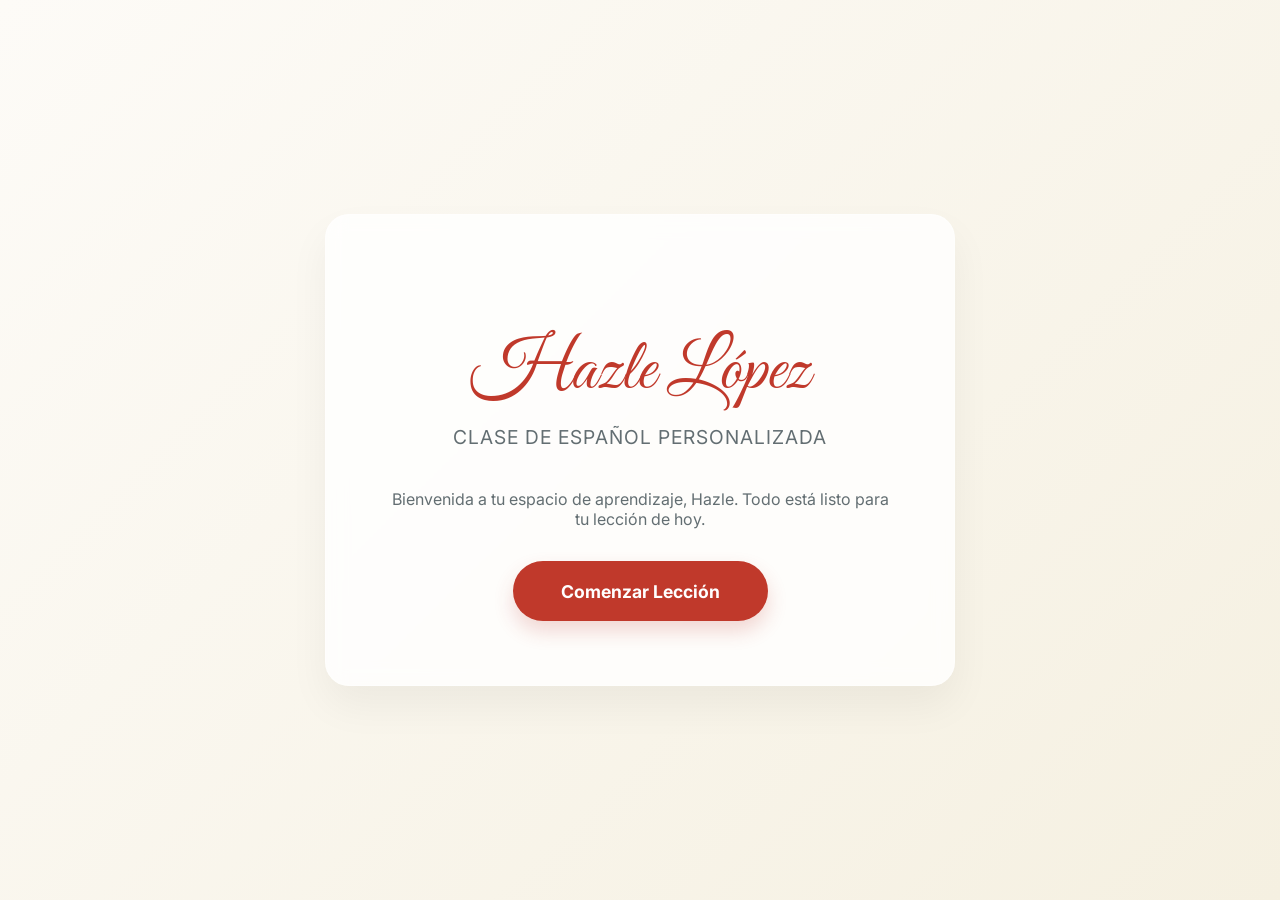
==== index.html @ b6bfd5d5 "Finalizacion de la plataforma interactiva para Hazle Lopez con audio nativo y lecciones completas" ====
<!DOCTYPE html>
<html lang="es">
<head>
    <meta charset="UTF-8">
    <meta name="viewport" content="width=device-width, initial-scale=1.0">
    <title>Acceso Privado - Proyectos Hazle López</title>
    <link rel="preconnect" href="https://fonts.googleapis.com">
    <link rel="preconnect" href="https://fonts.gstatic.com" crossorigin>
    <link href="https://fonts.googleapis.com/css2?family=Inter:wght@400;600&family=Great+Vibes&display=swap" rel="stylesheet">
    <style>
        :root {
            --primary: #2c3e50;
            --accent: #c0392b;
            --bg: #fdfbf7;
            --text: #2d3436;
            --gradient: linear-gradient(135deg, #fdfbf7 0%, #f5f0e1 100%);
        }
        body {
            font-family: 'Inter', sans-serif;
            background: var(--gradient);
            color: var(--text);
            display: flex;
            justify-content: center;
            align-items: center;
            height: 100vh;
            margin: 0;
            text-align: center;
        }
        .container {
            padding: 4rem;
            background: rgba(255, 255, 255, 0.8);
            backdrop-filter: blur(10px);
            border-radius: 24px;
            box-shadow: 0 20px 40px rgba(0,0,0,0.05);
            max-width: 500px;
            border: 1px solid rgba(255,255,255,0.3);
        }
        h1 {
            font-family: 'Great Vibes', cursive;
            font-size: 4.5rem;
            color: var(--accent);
            margin-bottom: 0.5rem;
            font-weight: 400;
        }
        .subtitle {
            font-size: 1.2rem;
            color: #636e72;
            margin-bottom: 2.5rem;
            letter-spacing: 1px;
            text-transform: uppercase;
        }
        .enter-btn {
            display: inline-block;
            padding: 1.2rem 3rem;
            background-color: var(--accent);
            color: white;
            text-decoration: none;
            border-radius: 50px;
            font-weight: 700;
            font-size: 1.1rem;
            transition: all 0.3s ease;
            box-shadow: 0 10px 20px rgba(192, 57, 43, 0.2);
        }
        .enter-btn:hover {
            transform: translateY(-3px);
            box-shadow: 0 15px 30px rgba(192, 57, 43, 0.3);
            background-color: #a93226;
        }
    </style>
</head>
<body>
    <div class="container">
        <h1>Hazle López</h1>
        <div class="subtitle">Clase de Español Personalizada</div>
        <p style="margin-bottom: 2rem; color: #636e72;">Bienvenida a tu espacio de aprendizaje, Hazle. Todo está listo para tu lección de hoy.</p>
        <a href="estudiante-inglesa-basico/index.html" class="enter-btn">Comenzar Lección</a>
    </div>
</body>
</html>
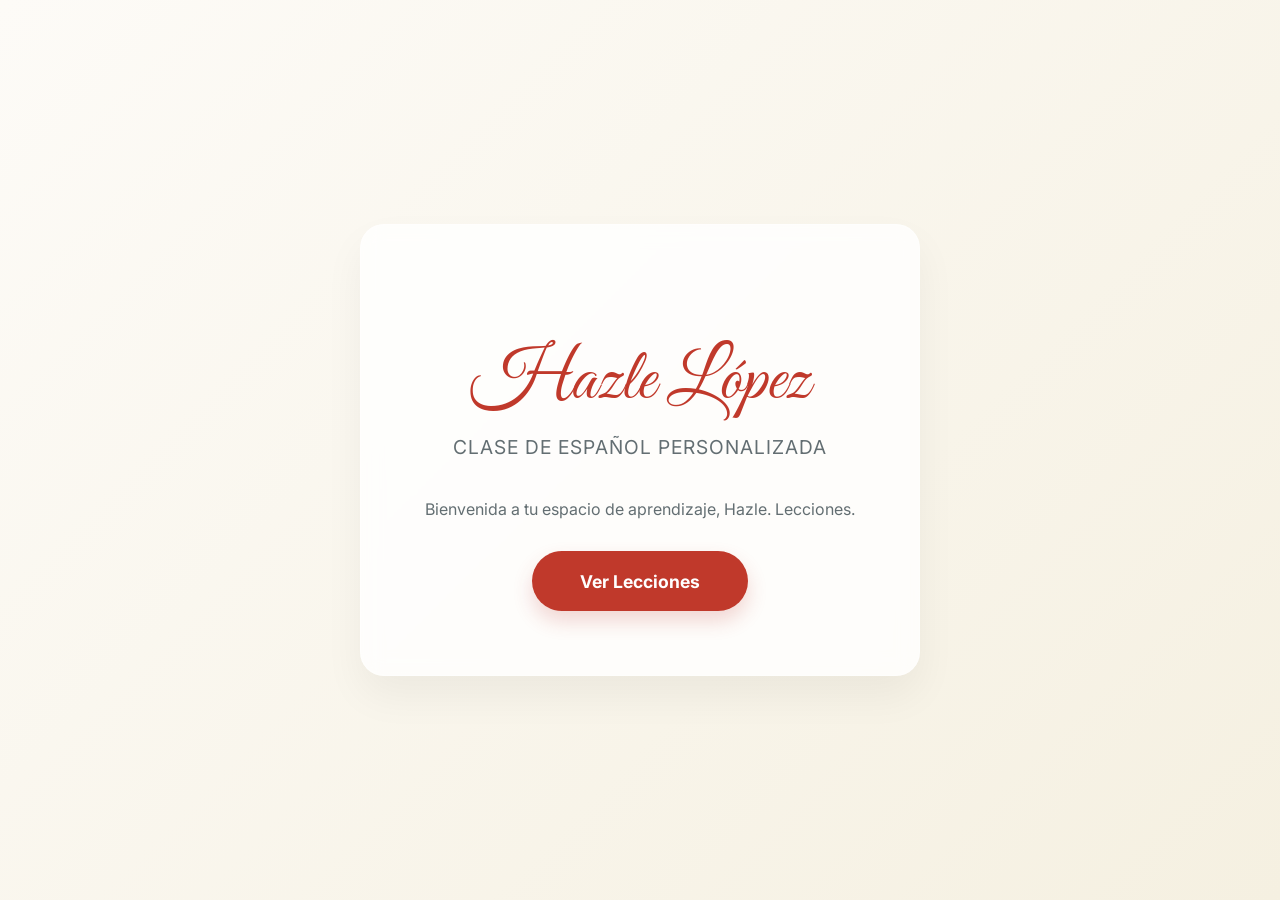
==== commit 772564c4: "Nueva estructura de 3 paginas: inicio, indice de lecciones y leccion 1" ====
--- a/index.html
+++ b/index.html
@@ -1,12 +1,14 @@
 <!DOCTYPE html>
 <html lang="es">
+
 <head>
     <meta charset="UTF-8">
     <meta name="viewport" content="width=device-width, initial-scale=1.0">
     <title>Acceso Privado - Proyectos Hazle López</title>
     <link rel="preconnect" href="https://fonts.googleapis.com">
     <link rel="preconnect" href="https://fonts.gstatic.com" crossorigin>
-    <link href="https://fonts.googleapis.com/css2?family=Inter:wght@400;600&family=Great+Vibes&display=swap" rel="stylesheet">
+    <link href="https://fonts.googleapis.com/css2?family=Inter:wght@400;600&family=Great+Vibes&display=swap"
+        rel="stylesheet">
     <style>
         :root {
             --primary: #2c3e50;
@@ -15,6 +17,7 @@
             --text: #2d3436;
             --gradient: linear-gradient(135deg, #fdfbf7 0%, #f5f0e1 100%);
         }
+
         body {
             font-family: 'Inter', sans-serif;
             background: var(--gradient);
@@ -26,15 +29,17 @@
             margin: 0;
             text-align: center;
         }
+
         .container {
             padding: 4rem;
             background: rgba(255, 255, 255, 0.8);
             backdrop-filter: blur(10px);
             border-radius: 24px;
-            box-shadow: 0 20px 40px rgba(0,0,0,0.05);
+            box-shadow: 0 20px 40px rgba(0, 0, 0, 0.05);
             max-width: 500px;
-            border: 1px solid rgba(255,255,255,0.3);
+            border: 1px solid rgba(255, 255, 255, 0.3);
         }
+
         h1 {
             font-family: 'Great Vibes', cursive;
             font-size: 4.5rem;
@@ -42,6 +47,7 @@
             margin-bottom: 0.5rem;
             font-weight: 400;
         }
+
         .subtitle {
             font-size: 1.2rem;
             color: #636e72;
@@ -49,6 +55,7 @@
             letter-spacing: 1px;
             text-transform: uppercase;
         }
+
         .enter-btn {
             display: inline-block;
             padding: 1.2rem 3rem;
@@ -61,6 +68,7 @@
             transition: all 0.3s ease;
             box-shadow: 0 10px 20px rgba(192, 57, 43, 0.2);
         }
+
         .enter-btn:hover {
             transform: translateY(-3px);
             box-shadow: 0 15px 30px rgba(192, 57, 43, 0.3);
@@ -68,12 +76,14 @@
         }
     </style>
 </head>
+
 <body>
     <div class="container">
         <h1>Hazle López</h1>
         <div class="subtitle">Clase de Español Personalizada</div>
-        <p style="margin-bottom: 2rem; color: #636e72;">Bienvenida a tu espacio de aprendizaje, Hazle. Todo está listo para tu lección de hoy.</p>
-        <a href="estudiante-inglesa-basico/index.html" class="enter-btn">Comenzar Lección</a>
+        <p style="margin-bottom: 2rem; color: #636e72;">Bienvenida a tu espacio de aprendizaje, Hazle. Lecciones.</p>
+        <a href="clases/index.html" class="enter-btn">Ver Lecciones</a>
     </div>
 </body>
-</html>
+
+</html>
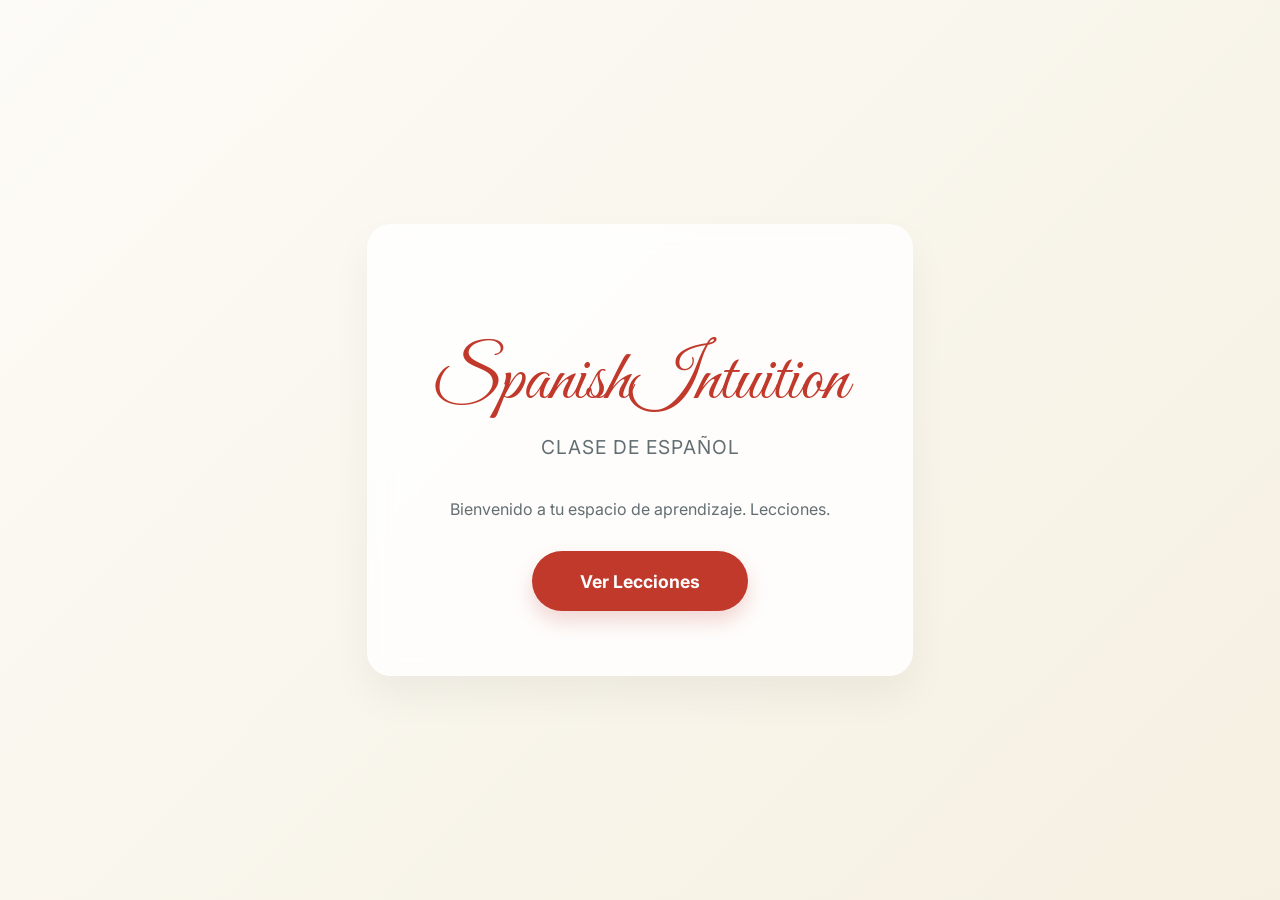
==== commit 7a4192e6: "feat: add 'tener' conjugation and update branding to SpanishIntuition" ====
--- a/index.html
+++ b/index.html
@@ -4,7 +4,7 @@
 <head>
     <meta charset="UTF-8">
     <meta name="viewport" content="width=device-width, initial-scale=1.0">
-    <title>Acceso Privado - Proyectos Hazle López</title>
+    <title>Clase de español - SpanishIntuition</title>
     <link rel="preconnect" href="https://fonts.googleapis.com">
     <link rel="preconnect" href="https://fonts.gstatic.com" crossorigin>
     <link href="https://fonts.googleapis.com/css2?family=Inter:wght@400;600&family=Great+Vibes&display=swap"
@@ -74,14 +74,31 @@
             box-shadow: 0 15px 30px rgba(192, 57, 43, 0.3);
             background-color: #a93226;
         }
+        @media (max-width: 600px) {
+            .container {
+                padding: 2.5rem 1.5rem;
+                margin: 1rem;
+            }
+            h1 {
+                font-size: 3rem;
+            }
+            .subtitle {
+                font-size: 1rem;
+            }
+            .enter-btn {
+                padding: 1rem 2rem;
+                width: 100%;
+                box-sizing: border-box;
+            }
+        }
     </style>
 </head>
 
 <body>
     <div class="container">
-        <h1>Hazle López</h1>
-        <div class="subtitle">Clase de Español Personalizada</div>
-        <p style="margin-bottom: 2rem; color: #636e72;">Bienvenida a tu espacio de aprendizaje, Hazle. Lecciones.</p>
+        <h1>SpanishIntuition</h1>
+        <div class="subtitle">Clase de Español</div>
+        <p style="margin-bottom: 2rem; color: #636e72;">Bienvenido a tu espacio de aprendizaje. Lecciones.</p>
         <a href="clases/index.html" class="enter-btn">Ver Lecciones</a>
     </div>
 </body>
